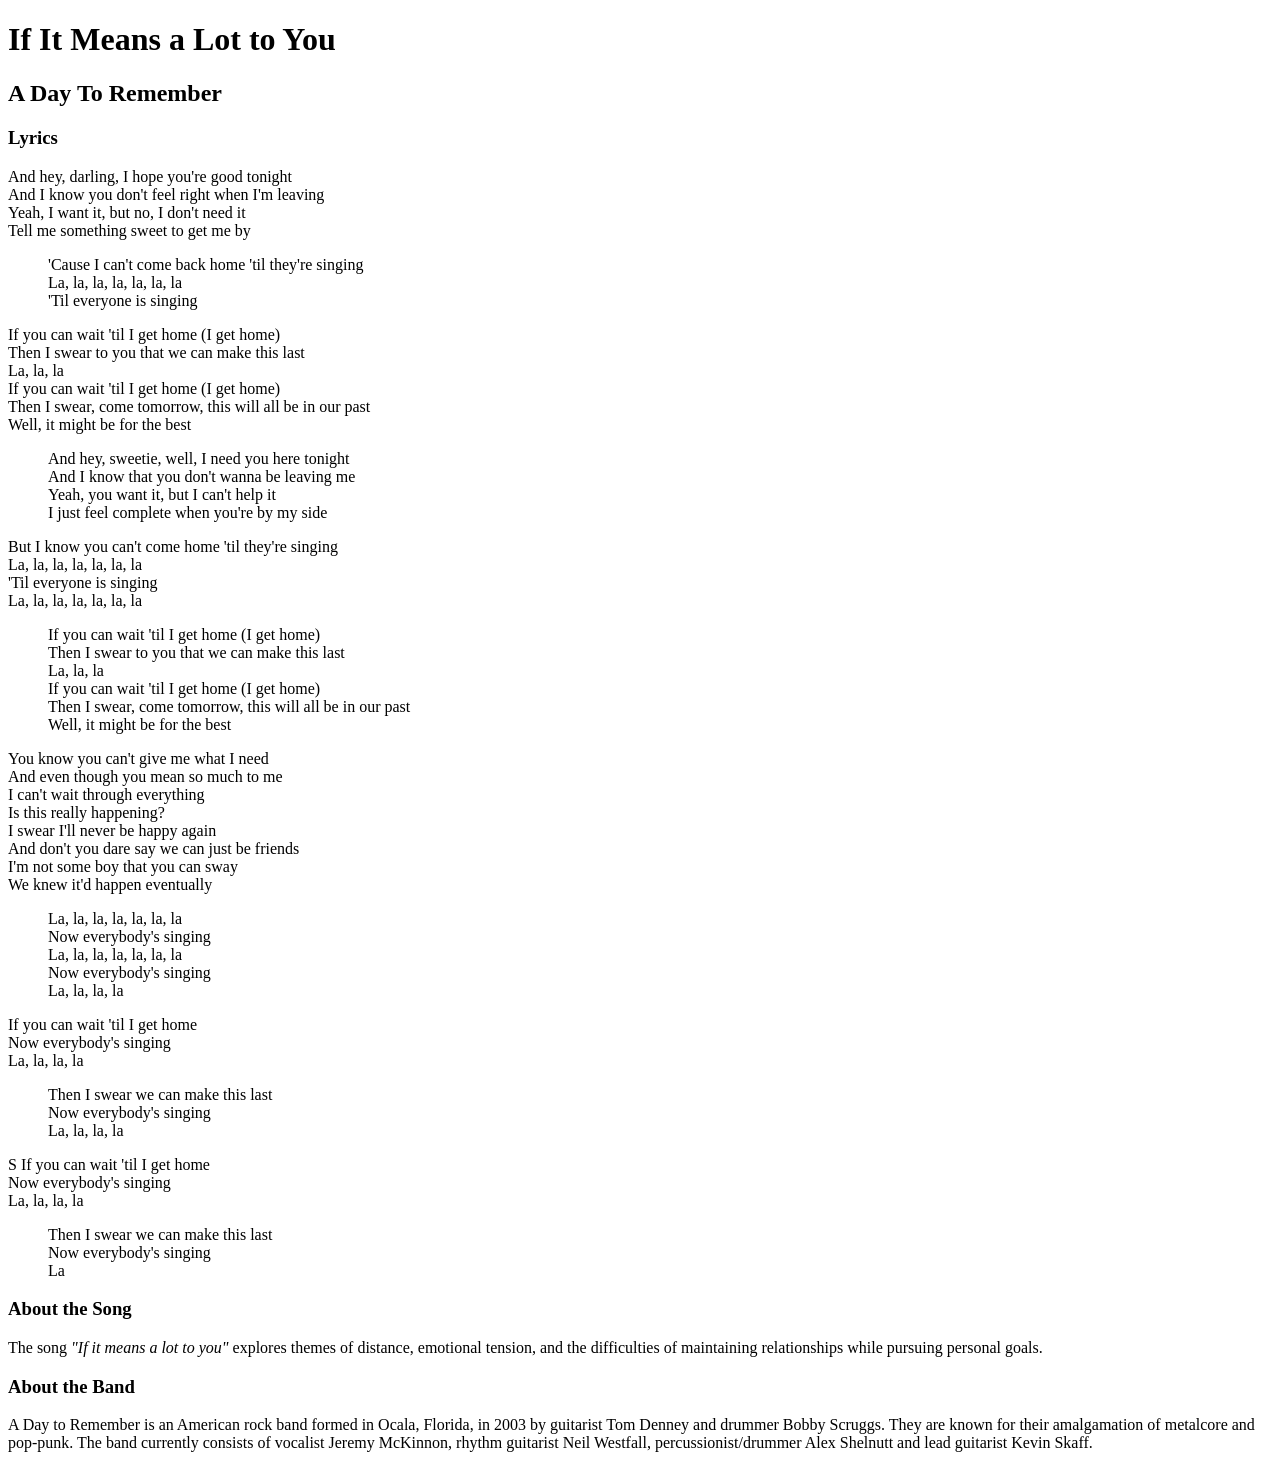
==== Assignment 1/index.html @ cf78e0cb "added about the song, and about the band sectioons" ====
<!DOCTYPE html>
<html lang="en">
<head>
    <meta charset="UTF-8" />
    <title>If It Means a Lot to You – A Day To Remember</title>
	<link rel="stylesheet" href="css/styles.css" />
</head>

<body>
    <header>
    <h1>If It Means a Lot to You</h1>
    <h2>A Day To Remember</h2>
    </header>

    <main>
        <article>
            <h3>Lyrics</h3>
            
            <p>
                And hey, darling, I hope you're good tonight<br>
                And I know you don't feel right when I'm leaving<br>
                Yeah, I want it, but no, I don't need it<br>
                Tell me something sweet to get me by
                
            </p>

            <blockquote>
                'Cause I can't come back home 'til they're singing<br>
                La, la, la, la, la, la, la<br>
                'Til everyone is singing<br>
            </blockquote>

            <p>
                If you can wait 'til I get home (I get home)<br>
                Then I swear to you that we can make this last<br>
                La, la, la<br>
                If you can wait 'til I get home (I get home)<br>
                Then I swear, come tomorrow, this will all be in our past<br>
                Well, it might be for the best
             </p>

            <blockquote>
                And hey, sweetie, well, I need you here tonight<br>
                And I know that you don't wanna be leaving me<br>
                Yeah, you want it, but I can't help it<br>
                I just feel complete when you're by my side
            </blockquote> 

            <p>
                But I know you can't come home 'til they're singing<br>
                La, la, la, la, la, la, la<br>
                'Til everyone is singing<br>
                La, la, la, la, la, la, la
            </p>

            <blockquote>
                If you can wait 'til I get home (I get home)<br>
                Then I swear to you that we can make this last<br>
                La, la, la<br>
                If you can wait 'til I get home (I get home)<br>
                Then I swear, come tomorrow, this will all be in our past<br>
                Well, it might be for the best
            </blockquote>

            <p>
                You know you can't give me what I need<br>
                And even though you mean so much to me<br>
                I can't wait through everything<br>
                Is this really happening?<br>
                I swear I'll never be happy again<br>
                And don't you dare say we can just be friends<br>
                I'm not some boy that you can sway<br>
                We knew it'd happen eventually
            </p>

            <blockquote>
                La, la, la, la, la, la, la<br>
                Now everybody's singing<br>
                La, la, la, la, la, la, la<br>
                Now everybody's singing<br>
                La, la, la, la
            </blockquote>

            <p>
                If you can wait 'til I get home<br>
                Now everybody's singing<br>
                La, la, la, la
            </p>

            <blockquote>
                Then I swear we can make this last<br>
                Now everybody's singing<br>
                La, la, la, la
            </blockquote>

            <p>S
                If you can wait 'til I get home<br>
                Now everybody's singing<br>
                La, la, la, la
            </p>

            <blockquote>
                Then I swear we can make this last<br>
                Now everybody's singing<br>
                La
            </blockquote>
           
             <aside>

            <h3>About the Song</h3>
            <p>
                The song <em>"If it means a lot to you"</em> explores themes of distance, emotional tension,
                and the difficulties of maintaining relationships while pursuing personal goals.
            </p>

            <h3>About the Band</h3>
            <p>
                A Day to Remember is an American rock band formed in Ocala, Florida, in 2003 by guitarist Tom Denney and drummer Bobby Scruggs. They are known for their amalgamation of metalcore and pop-punk. The band currently consists of vocalist Jeremy McKinnon, rhythm guitarist Neil Westfall, percussionist/drummer Alex Shelnutt and lead guitarist Kevin Skaff. 
                <!--  grabbed from wikipedia -->
            </p>
</aside>  



         </article>

</body>
</html>
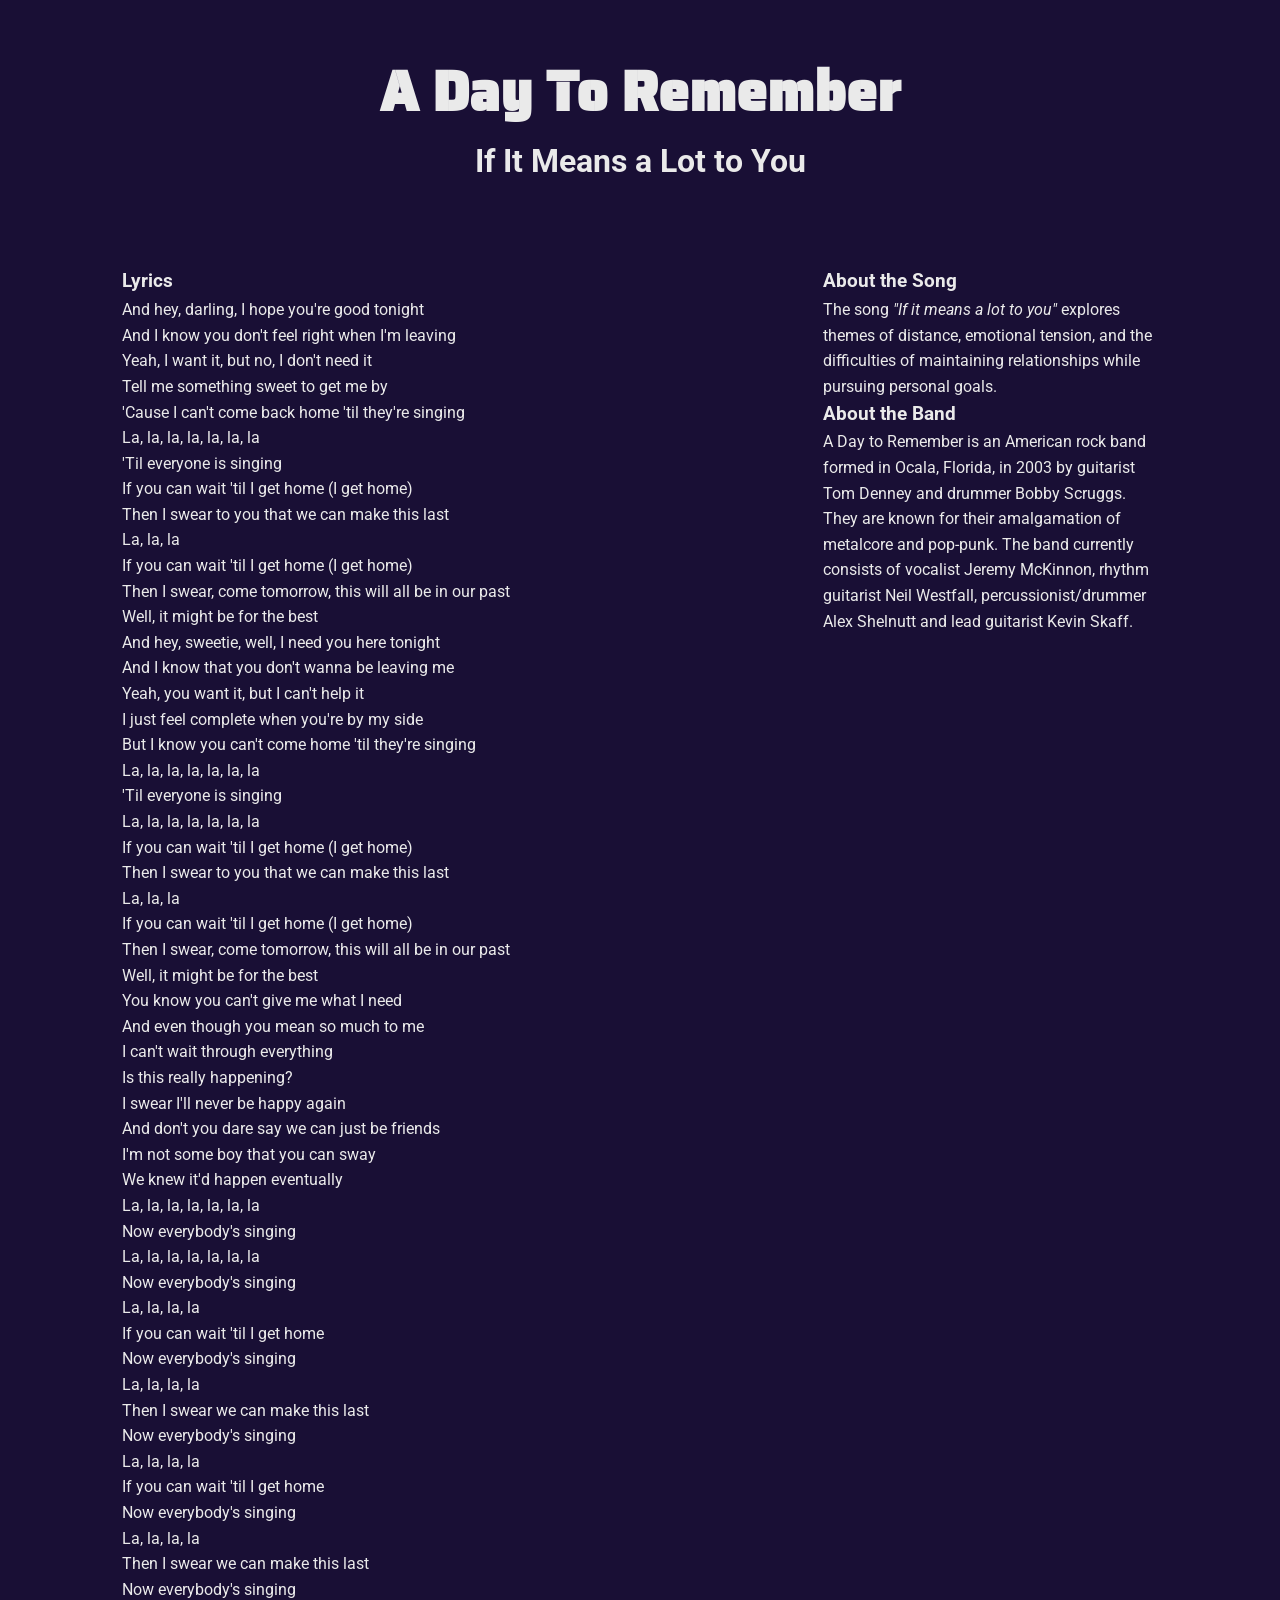
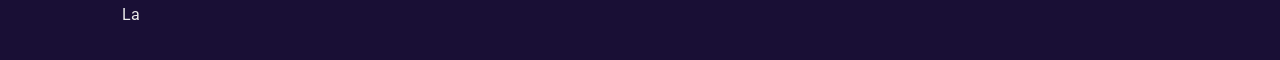
==== commit 9ee40a11: "Fixed html so that the aside was outside article so that grid actually works" ====
--- a/Assignment 1/index.html
+++ b/Assignment 1/index.html
@@ -4,12 +4,17 @@
     <meta charset="UTF-8" />
     <title>If It Means a Lot to You – A Day To Remember</title>
 	<link rel="stylesheet" href="css/styles.css" />
+    <link rel="preconnect" href="https://fonts.googleapis.com">
+    <link rel="preconnect" href="https://fonts.gstatic.com" crossorigin>
+    <link href="https://fonts.googleapis.com/css2?family=Saira+Stencil+One&display=swap" rel="stylesheet">
+    <link href="https://fonts.googleapis.com/css2?family=Playwrite+NZ+Basic:wght@100..400&family=Roboto:ital,wght@0,100..900;1,100..900&family=Saira+Stencil+One&display=swap" rel="stylesheet">
 </head>
 
 <body>
     <header>
+    <h2>A Day To Remember</h2>
     <h1>If It Means a Lot to You</h1>
-    <h2>A Day To Remember</h2>
+   
     </header>
 
     <main>
@@ -93,7 +98,7 @@
                 La, la, la, la
             </blockquote>
 
-            <p>S
+            <p>
                 If you can wait 'til I get home<br>
                 Now everybody's singing<br>
                 La, la, la, la
@@ -104,8 +109,12 @@
                 Now everybody's singing<br>
                 La
             </blockquote>
-           
-             <aside>
+       
+
+
+         </article>
+
+         <aside>
 
             <h3>About the Song</h3>
             <p>
@@ -121,8 +130,5 @@
 </aside>  
 
 
-
-         </article>
-
 </body>
 </html>
--- a/Assignment 1/css/styles.css
+++ b/Assignment 1/css/styles.css
@@ -0,0 +1,37 @@
+* {
+  margin: 0;
+  padding: 0;
+  box-sizing: border-box;
+}
+
+body {
+  font-family: "Roboto", sans-serif;
+  line-height: 1.6;
+  background-color: #190f35;
+  color: #eaeaea;
+}
+
+h2 {
+  font-family: "Saira Stencil One", sans-serif;
+  font-size: 55px;
+}
+
+header {
+  padding: 3rem 1rem;
+  text-align: center;
+}
+
+main {
+  display: grid;
+  grid-template-columns: 2fr 1fr;
+  gap: 2rem;
+  max-width: 1100px;
+  margin: 0 auto;
+  padding: 2rem;
+}
+
+
+/* filter i used for checking contrast */
+/* html {
+  filter: grayscale(100%);
+}  */
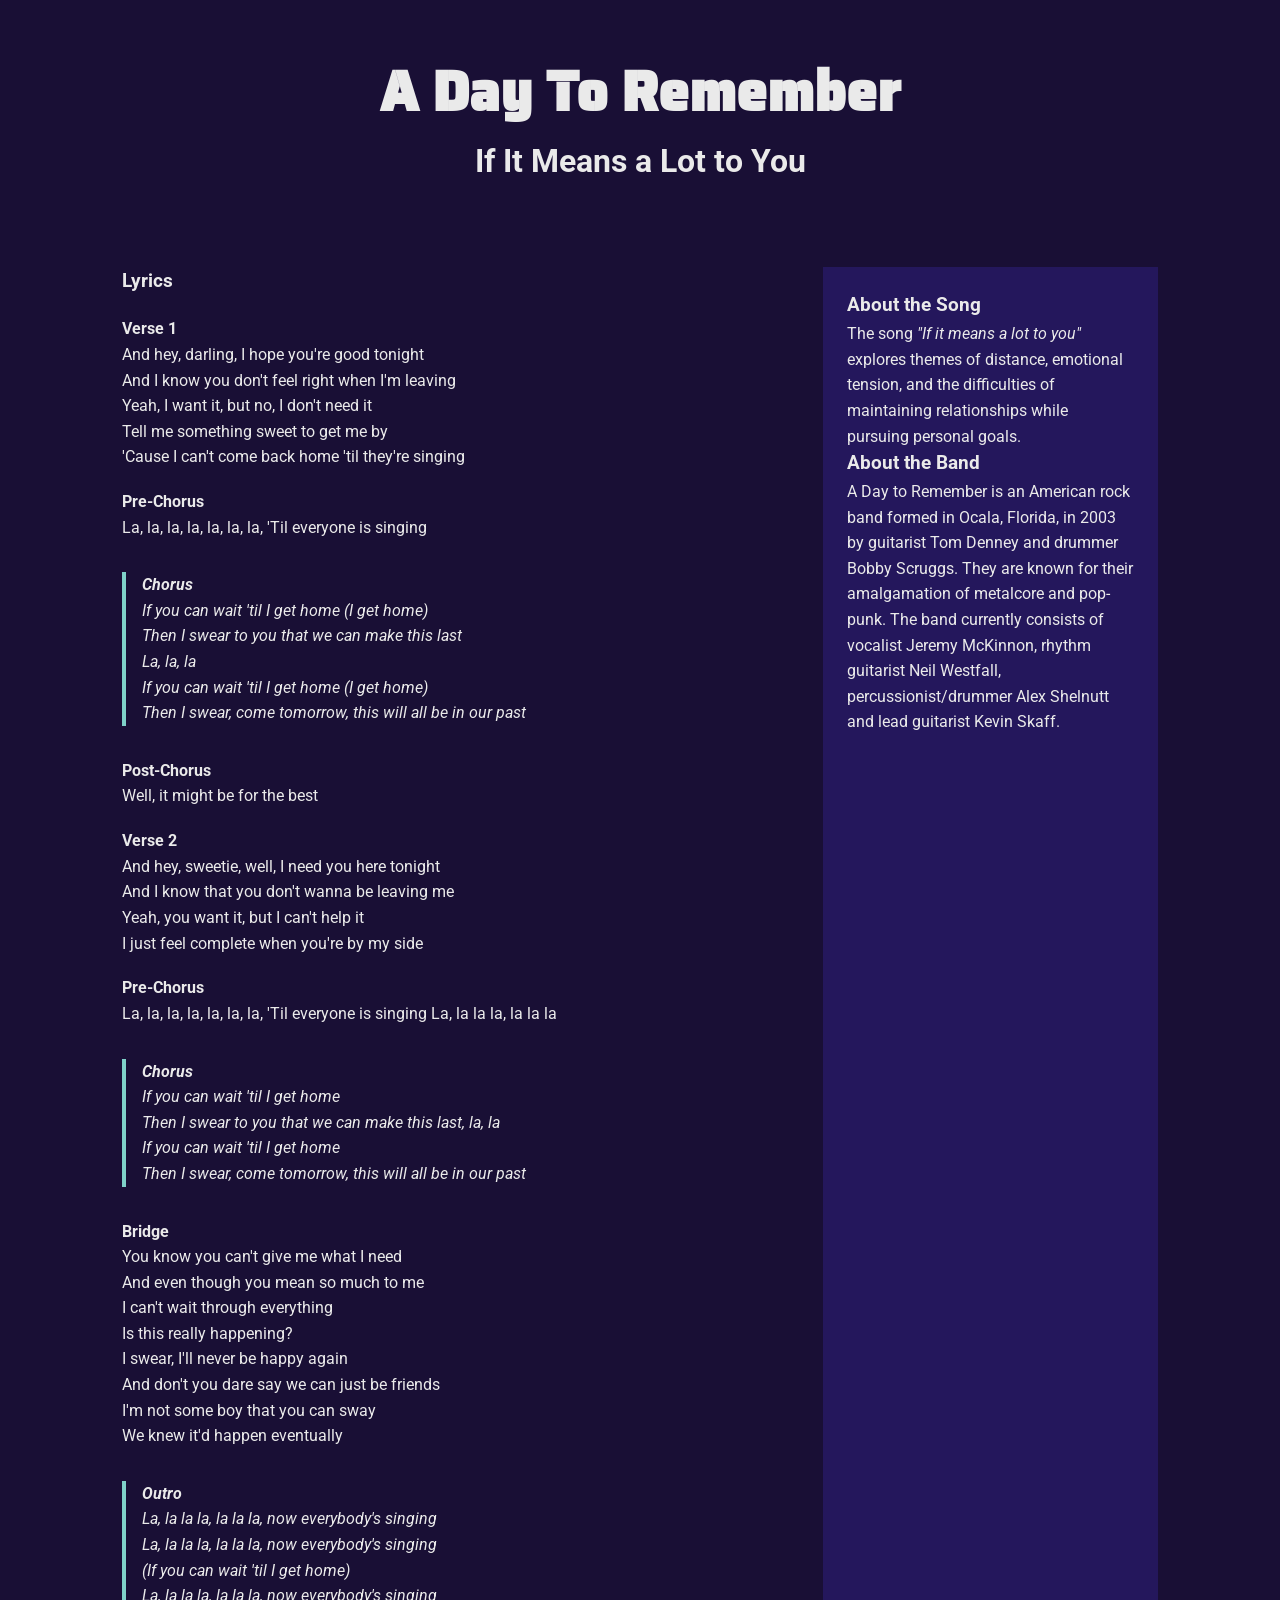
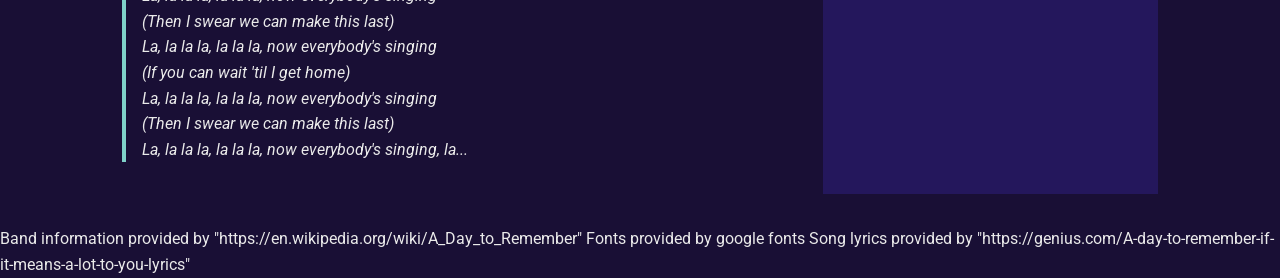
==== commit 7b51da0d: "Added a footer and broke up lyrics into proper song structure and cleaned up formatting" ====
--- a/Assignment 1/index.html
+++ b/Assignment 1/index.html
@@ -12,9 +12,8 @@
 
 <body>
     <header>
-    <h2>A Day To Remember</h2>
-    <h1>If It Means a Lot to You</h1>
-   
+        <h2>A Day To Remember</h2>
+        <h1>If It Means a Lot to You</h1>
     </header>
 
     <main>
@@ -22,97 +21,83 @@
             <h3>Lyrics</h3>
             
             <p>
+                <h4>Verse 1</h4>               
                 And hey, darling, I hope you're good tonight<br>
                 And I know you don't feel right when I'm leaving<br>
                 Yeah, I want it, but no, I don't need it<br>
-                Tell me something sweet to get me by
-                
+                Tell me something sweet to get me by <br>
+                'Cause I can't come back home 'til they're singing<br>
             </p>
-
+            
+            <h4>Pre-Chorus</h4>
+            <p>
+                 La, la, la, la, la, la, la, 'Til everyone is singing
+            </p>
+            
+            
             <blockquote>
-                'Cause I can't come back home 'til they're singing<br>
-                La, la, la, la, la, la, la<br>
-                'Til everyone is singing<br>
-            </blockquote>
-
-            <p>
+                <h4>Chorus</h4>
                 If you can wait 'til I get home (I get home)<br>
                 Then I swear to you that we can make this last<br>
                 La, la, la<br>
                 If you can wait 'til I get home (I get home)<br>
                 Then I swear, come tomorrow, this will all be in our past<br>
+            </blockquote>
+
+            <h4>Post-Chorus</h4>
+            <p>
                 Well, it might be for the best
-             </p>
+            </p>
 
-            <blockquote>
+            <p>
+                <h4>Verse 2</h4>               
                 And hey, sweetie, well, I need you here tonight<br>
                 And I know that you don't wanna be leaving me<br>
                 Yeah, you want it, but I can't help it<br>
-                I just feel complete when you're by my side
-            </blockquote> 
-
+                I just feel complete when you're by my side 
+            </p>
+            
+            <h4>Pre-Chorus</h4>
             <p>
-                But I know you can't come home 'til they're singing<br>
-                La, la, la, la, la, la, la<br>
-                'Til everyone is singing<br>
-                La, la, la, la, la, la, la
+                La, la, la, la, la, la, la, 'Til everyone is singing
+                La, la la la, la la la    
             </p>
-
+            
             <blockquote>
-                If you can wait 'til I get home (I get home)<br>
-                Then I swear to you that we can make this last<br>
-                La, la, la<br>
-                If you can wait 'til I get home (I get home)<br>
-                Then I swear, come tomorrow, this will all be in our past<br>
-                Well, it might be for the best
+                <h4>Chorus</h4>
+                If you can wait 'til I get home<br>
+                Then I swear to you that we can make this last, la, la<br>
+                If you can wait 'til I get home<br>
+                Then I swear, come tomorrow, this will all be in our past
             </blockquote>
-
+            
+            <h4>Bridge</h4>
             <p>
                 You know you can't give me what I need<br>
                 And even though you mean so much to me<br>
                 I can't wait through everything<br>
                 Is this really happening?<br>
-                I swear I'll never be happy again<br>
+                I swear, I'll never be happy again<br>
                 And don't you dare say we can just be friends<br>
                 I'm not some boy that you can sway<br>
                 We knew it'd happen eventually
             </p>
-
             <blockquote>
-                La, la, la, la, la, la, la<br>
-                Now everybody's singing<br>
-                La, la, la, la, la, la, la<br>
-                Now everybody's singing<br>
-                La, la, la, la
+                <h4>Outro</h4>
+                La, la la la, la la la, now everybody's singing<br>
+                La, la la la, la la la, now everybody's singing<br>
+                (If you can wait 'til I get home)<br>
+                La, la la la, la la la, now everybody's singing<br>
+                (Then I swear we can make this last)<br>
+                La, la la la, la la la, now everybody's singing<br>
+                (If you can wait 'til I get home)<br>
+                La, la la la, la la la, now everybody's singing<br>
+                (Then I swear we can make this last)<br>
+                La, la la la, la la la, now everybody's singing, la...
             </blockquote>
 
-            <p>
-                If you can wait 'til I get home<br>
-                Now everybody's singing<br>
-                La, la, la, la
-            </p>
 
-            <blockquote>
-                Then I swear we can make this last<br>
-                Now everybody's singing<br>
-                La, la, la, la
-            </blockquote>
-
-            <p>
-                If you can wait 'til I get home<br>
-                Now everybody's singing<br>
-                La, la, la, la
-            </p>
-
-            <blockquote>
-                Then I swear we can make this last<br>
-                Now everybody's singing<br>
-                La
-            </blockquote>
-       
-
-
-         </article>
+        </article>
 
          <aside>
 
@@ -127,8 +112,13 @@
                 A Day to Remember is an American rock band formed in Ocala, Florida, in 2003 by guitarist Tom Denney and drummer Bobby Scruggs. They are known for their amalgamation of metalcore and pop-punk. The band currently consists of vocalist Jeremy McKinnon, rhythm guitarist Neil Westfall, percussionist/drummer Alex Shelnutt and lead guitarist Kevin Skaff. 
                 <!--  grabbed from wikipedia -->
             </p>
-</aside>  
-
-
+            </aside>  
+        
+    </main>
+    <footer>
+        Band information provided by "https://en.wikipedia.org/wiki/A_Day_to_Remember"
+        Fonts provided by google fonts
+        Song lyrics provided by "https://genius.com/A-day-to-remember-if-it-means-a-lot-to-you-lyrics"
+    </footer>    
 </body>
 </html>
--- a/Assignment 1/css/styles.css
+++ b/Assignment 1/css/styles.css
@@ -1,16 +1,17 @@
+/* full reset */
 * {
   margin: 0;
   padding: 0;
   box-sizing: border-box;
 }
-
+/* basic typography formatting*/
 body {
   font-family: "Roboto", sans-serif;
   line-height: 1.6;
   background-color: #190f35;
   color: #eaeaea;
 }
-
+/* header styling */
 h2 {
   font-family: "Saira Stencil One", sans-serif;
   font-size: 55px;
@@ -20,7 +21,7 @@
   padding: 3rem 1rem;
   text-align: center;
 }
-
+/* grid layout formatting */
 main {
   display: grid;
   grid-template-columns: 2fr 1fr;
@@ -29,6 +30,22 @@
   margin: 0 auto;
   padding: 2rem;
 }
+/* lyrics styling */
+article p {
+  margin-bottom: 1.2rem;
+}
+/* chorus specific styling */
+blockquote {
+  margin: 2rem 0;
+  border-left: 4px solid #7fd1c9;
+  padding-left: 1rem;
+  font-style: italic;
+}
+/* aside styling */
+aside {
+  background-color: #24175c;
+  padding: 1.5rem;
+}
 
 
 /* filter i used for checking contrast */
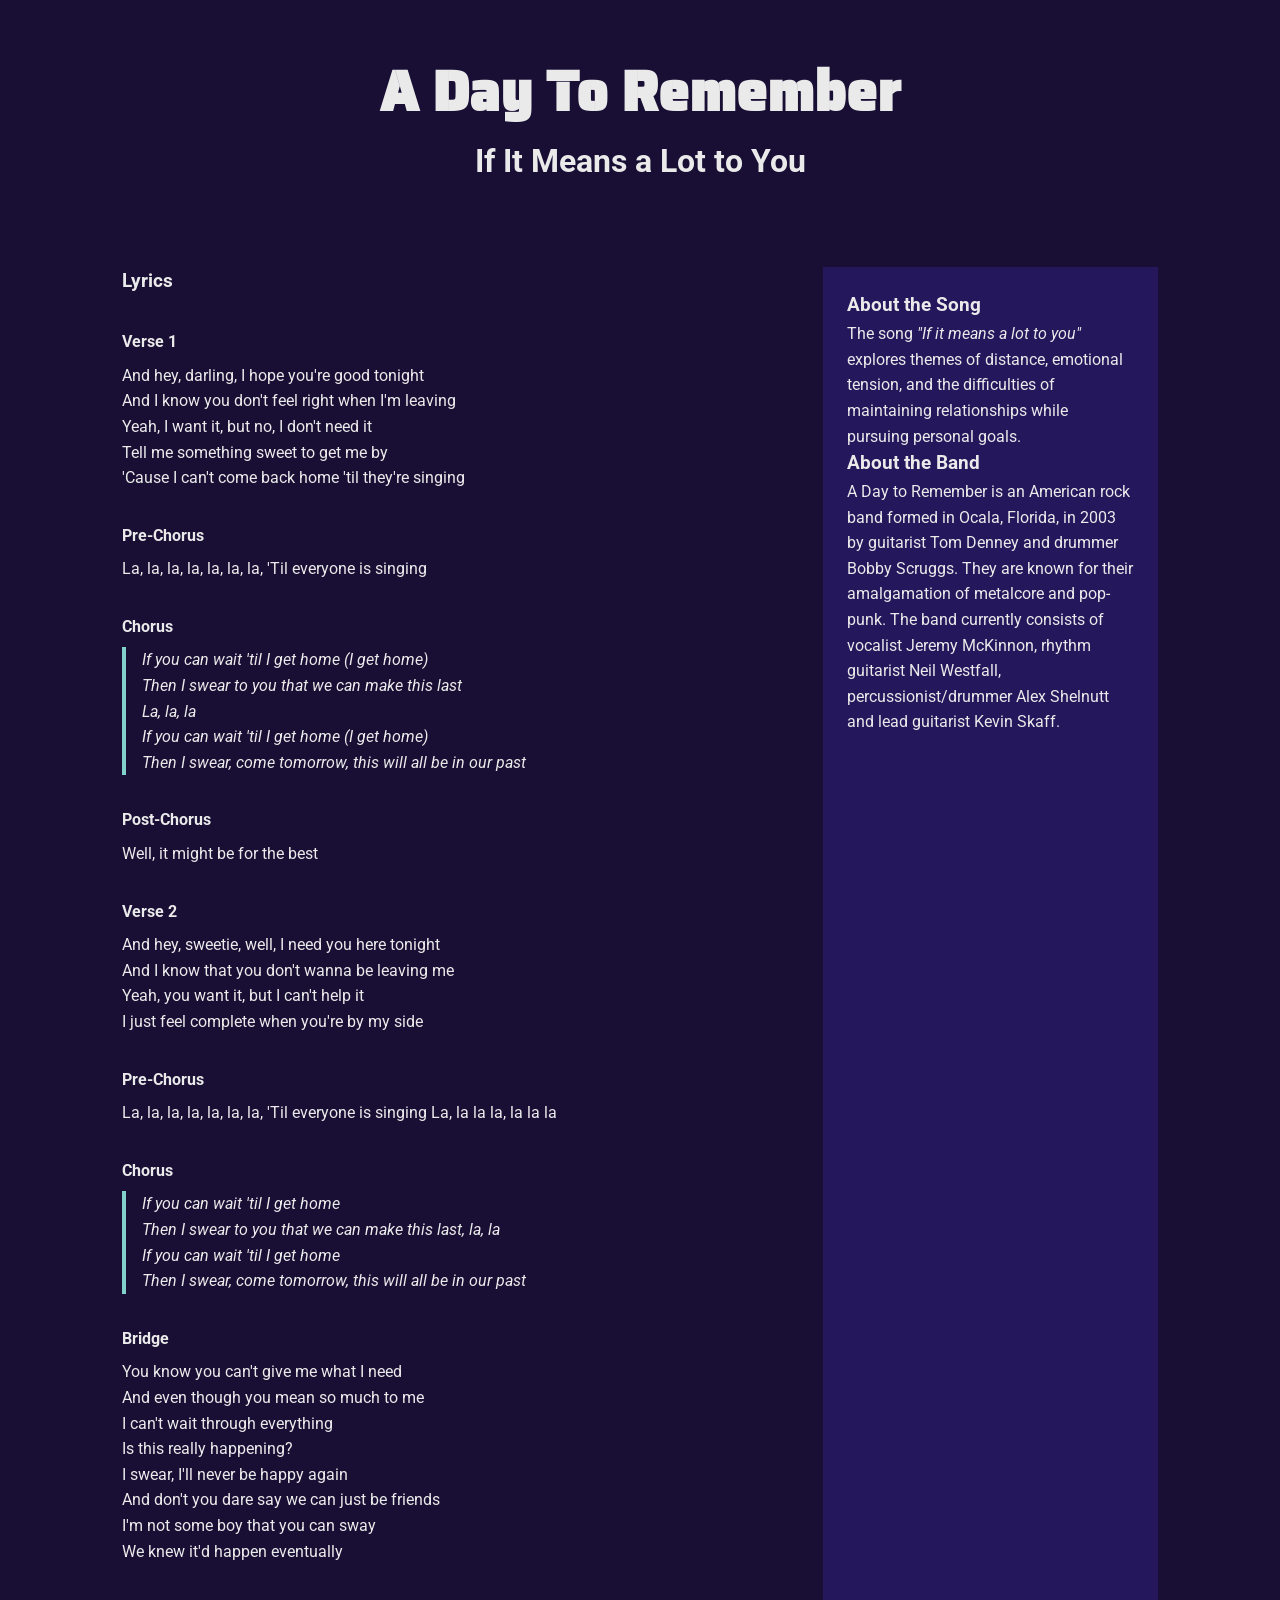
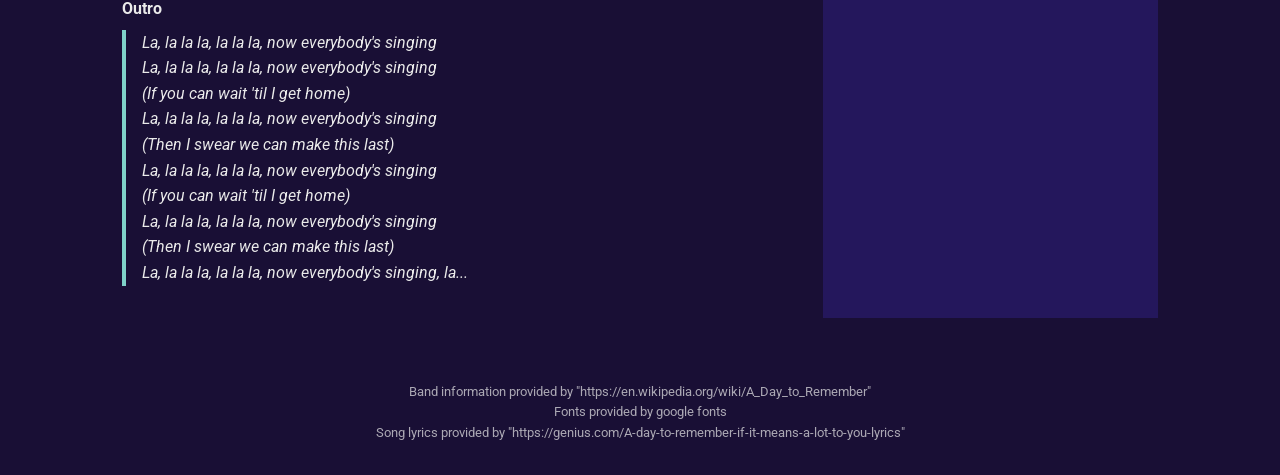
==== commit aec333d7: "Fixed headings inside <p> and <blockquote> adjusted css to fix spacing issue after fixing headings a" ====
--- a/Assignment 1/index.html
+++ b/Assignment 1/index.html
@@ -4,10 +4,11 @@
     <meta charset="UTF-8" />
     <title>If It Means a Lot to You – A Day To Remember</title>
 	<link rel="stylesheet" href="css/styles.css" />
+    <!-- Google fonts connection -->
     <link rel="preconnect" href="https://fonts.googleapis.com">
     <link rel="preconnect" href="https://fonts.gstatic.com" crossorigin>
-    <link href="https://fonts.googleapis.com/css2?family=Saira+Stencil+One&display=swap" rel="stylesheet">
-    <link href="https://fonts.googleapis.com/css2?family=Playwrite+NZ+Basic:wght@100..400&family=Roboto:ital,wght@0,100..900;1,100..900&family=Saira+Stencil+One&display=swap" rel="stylesheet">
+<link href="https://fonts.googleapis.com/css2?family=Roboto&family=Saira+Stencil+One&display=swap" rel="stylesheet">
+
 </head>
 
 <body>
@@ -19,9 +20,9 @@
     <main>
         <article>
             <h3>Lyrics</h3>
-            
+            <h4>Verse 1</h4>   
             <p>
-                <h4>Verse 1</h4>               
+                            
                 And hey, darling, I hope you're good tonight<br>
                 And I know you don't feel right when I'm leaving<br>
                 Yeah, I want it, but no, I don't need it<br>
@@ -34,9 +35,8 @@
                  La, la, la, la, la, la, la, 'Til everyone is singing
             </p>
             
-            
-            <blockquote>
-                <h4>Chorus</h4>
+            <h4>Chorus</h4>
+            <blockquote>          
                 If you can wait 'til I get home (I get home)<br>
                 Then I swear to you that we can make this last<br>
                 La, la, la<br>
@@ -48,9 +48,9 @@
             <p>
                 Well, it might be for the best
             </p>
-
-            <p>
-                <h4>Verse 2</h4>               
+            
+            <h4>Verse 2</h4>  
+            <p>          
                 And hey, sweetie, well, I need you here tonight<br>
                 And I know that you don't wanna be leaving me<br>
                 Yeah, you want it, but I can't help it<br>
@@ -63,8 +63,8 @@
                 La, la la la, la la la    
             </p>
             
+            <h4>Chorus</h4>
             <blockquote>
-                <h4>Chorus</h4>
                 If you can wait 'til I get home<br>
                 Then I swear to you that we can make this last, la, la<br>
                 If you can wait 'til I get home<br>
@@ -82,8 +82,9 @@
                 I'm not some boy that you can sway<br>
                 We knew it'd happen eventually
             </p>
+            
+            <h4>Outro</h4>
             <blockquote>
-                <h4>Outro</h4>
                 La, la la la, la la la, now everybody's singing<br>
                 La, la la la, la la la, now everybody's singing<br>
                 (If you can wait 'til I get home)<br>
@@ -116,8 +117,8 @@
         
     </main>
     <footer>
-        Band information provided by "https://en.wikipedia.org/wiki/A_Day_to_Remember"
-        Fonts provided by google fonts
+        Band information provided by "https://en.wikipedia.org/wiki/A_Day_to_Remember"<br>
+        Fonts provided by google fonts<br>
         Song lyrics provided by "https://genius.com/A-day-to-remember-if-it-means-a-lot-to-you-lyrics"
     </footer>    
 </body>
--- a/Assignment 1/css/styles.css
+++ b/Assignment 1/css/styles.css
@@ -41,10 +41,27 @@
   padding-left: 1rem;
   font-style: italic;
 }
+/* header 4 formatting */
+article h4 {
+  margin-top: 2rem;
+  margin-bottom: 0.5rem;
+}
+
+article h4 + blockquote {
+  margin-top: 0;
+}
+
 /* aside styling */
 aside {
   background-color: #24175c;
   padding: 1.5rem;
+}
+/*footer styling */
+footer {
+  text-align: center;
+  font-size: 0.8rem;
+  padding: 2rem;
+  opacity: 0.7;
 }
 
 
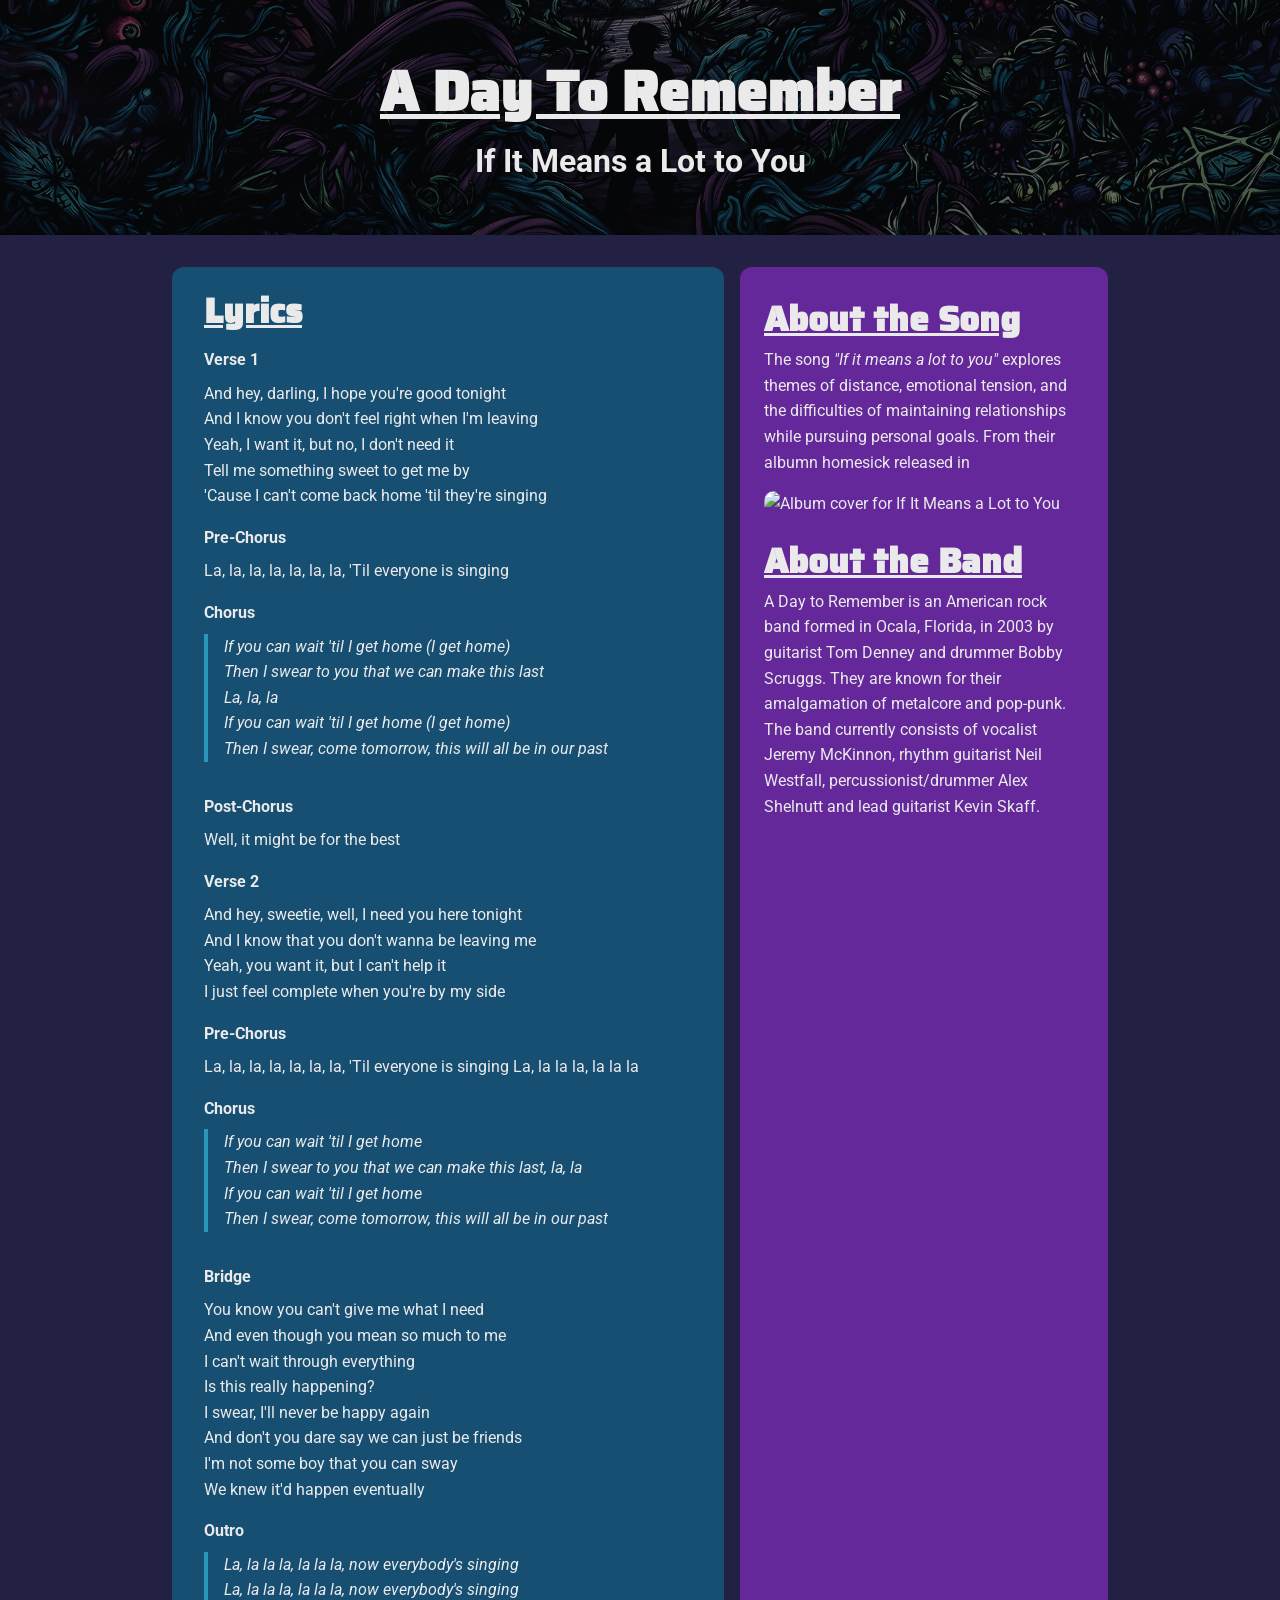
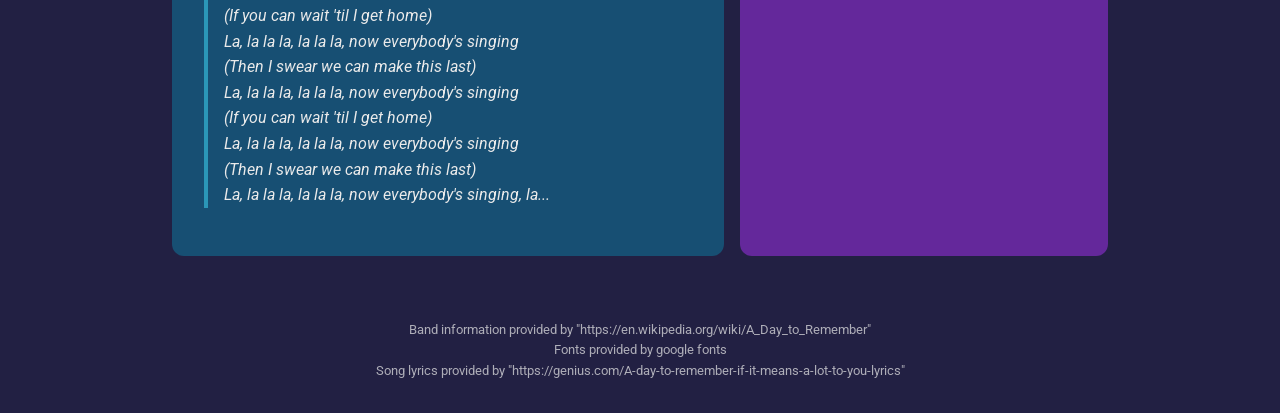
==== commit d5b0794e: "adjusted margins/padding, added background to lyrics side" ====
--- a/Assignment 1/index.html
+++ b/Assignment 1/index.html
@@ -4,11 +4,11 @@
     <meta charset="UTF-8" />
     <title>If It Means a Lot to You – A Day To Remember</title>
 	<link rel="stylesheet" href="css/styles.css" />
-    <!-- Google fonts connection -->
+    <!-- google fonts connection -->
     <link rel="preconnect" href="https://fonts.googleapis.com">
     <link rel="preconnect" href="https://fonts.gstatic.com" crossorigin>
-<link href="https://fonts.googleapis.com/css2?family=Roboto&family=Saira+Stencil+One&display=swap" rel="stylesheet">
-
+    <link href="https://fonts.googleapis.com/css2?family=Saira+Stencil+One&display=swap" rel="stylesheet">
+    <link href="https://fonts.googleapis.com/css2?family=Playwrite+NZ+Basic:wght@100..400&family=Roboto:ital,wght@0,100..900;1,100..900&family=Saira+Stencil+One&display=swap" rel="stylesheet">
 </head>
 
 <body>
@@ -100,20 +100,21 @@
 
         </article>
 
-         <aside>
+        <aside>
 
             <h3>About the Song</h3>
             <p>
                 The song <em>"If it means a lot to you"</em> explores themes of distance, emotional tension,
-                and the difficulties of maintaining relationships while pursuing personal goals.
+                and the difficulties of maintaining relationships while pursuing personal goals. From their albumn homesick released in 
             </p>
+            <img src="images/AlbumCover.JPg" alt="Album cover for If It Means a Lot to You">
 
             <h3>About the Band</h3>
             <p>
                 A Day to Remember is an American rock band formed in Ocala, Florida, in 2003 by guitarist Tom Denney and drummer Bobby Scruggs. They are known for their amalgamation of metalcore and pop-punk. The band currently consists of vocalist Jeremy McKinnon, rhythm guitarist Neil Westfall, percussionist/drummer Alex Shelnutt and lead guitarist Kevin Skaff. 
                 <!--  grabbed from wikipedia -->
             </p>
-            </aside>  
+        </aside>  
         
     </main>
     <footer>
--- a/Assignment 1/css/styles.css
+++ b/Assignment 1/css/styles.css
@@ -8,42 +8,76 @@
 body {
   font-family: "Roboto", sans-serif;
   line-height: 1.6;
-  background-color: #190f35;
+  background-color: #222043;
   color: #eaeaea;
 }
 /* header styling */
 h2 {
+  text-decoration: underline;
   font-family: "Saira Stencil One", sans-serif;
   font-size: 55px;
+}
+
+
+h3 {
+  text-decoration: underline;
+  font-family: "Saira Stencil One", sans-serif;
+  font-size: 35px;
 }
 
 header {
   padding: 3rem 1rem;
   text-align: center;
+  position: relative;
+  /* linking and position header image */
+  background-image: url("../images/HeaderImage.png");
+  background-size: cover;
+  background-position: center 12%; /* changed percentage to center image */
+  background-repeat: no-repeat;
 }
+
+/* background image for header */
+header::before {
+  content: "";
+  position: absolute;
+  inset: 0;
+  background-color: rgba(0, 0, 0, 0.6);
+}
+
+header h1,
+header h2 {
+  position: relative;
+}
+
 /* grid layout formatting */
 main {
   display: grid;
-  grid-template-columns: 2fr 1fr;
-  gap: 2rem;
-  max-width: 1100px;
+  grid-template-columns: 3fr 2fr;
+  gap: 1rem;
+  max-width: 1000px;
   margin: 0 auto;
   padding: 2rem;
 }
-/* lyrics styling */
-article p {
-  margin-bottom: 1.2rem;
-}
+
 /* chorus specific styling */
 blockquote {
   margin: 2rem 0;
-  border-left: 4px solid #7fd1c9;
+  border-left: 4px solid #2b97b8;
   padding-left: 1rem;
   font-style: italic;
 }
+article {
+  background-color: #174f73; 
+  padding: 1rem 0rem 1rem 2rem;
+  border-radius: 12px;
+}
+/* lyrics styling */
+article p {
+  margin-bottom: 1.0rem;
+}
 /* header 4 formatting */
 article h4 {
-  margin-top: 2rem;
+  margin-top: .5rem;
   margin-bottom: 0.5rem;
 }
 
@@ -53,8 +87,15 @@
 
 /* aside styling */
 aside {
-  background-color: #24175c;
+  background-color: #64289b;
   padding: 1.5rem;
+  border-radius: 12px;
+}
+
+aside img {
+  width: 98%;
+  margin: 1rem 0;
+  border-radius: 10px;
 }
 /*footer styling */
 footer {
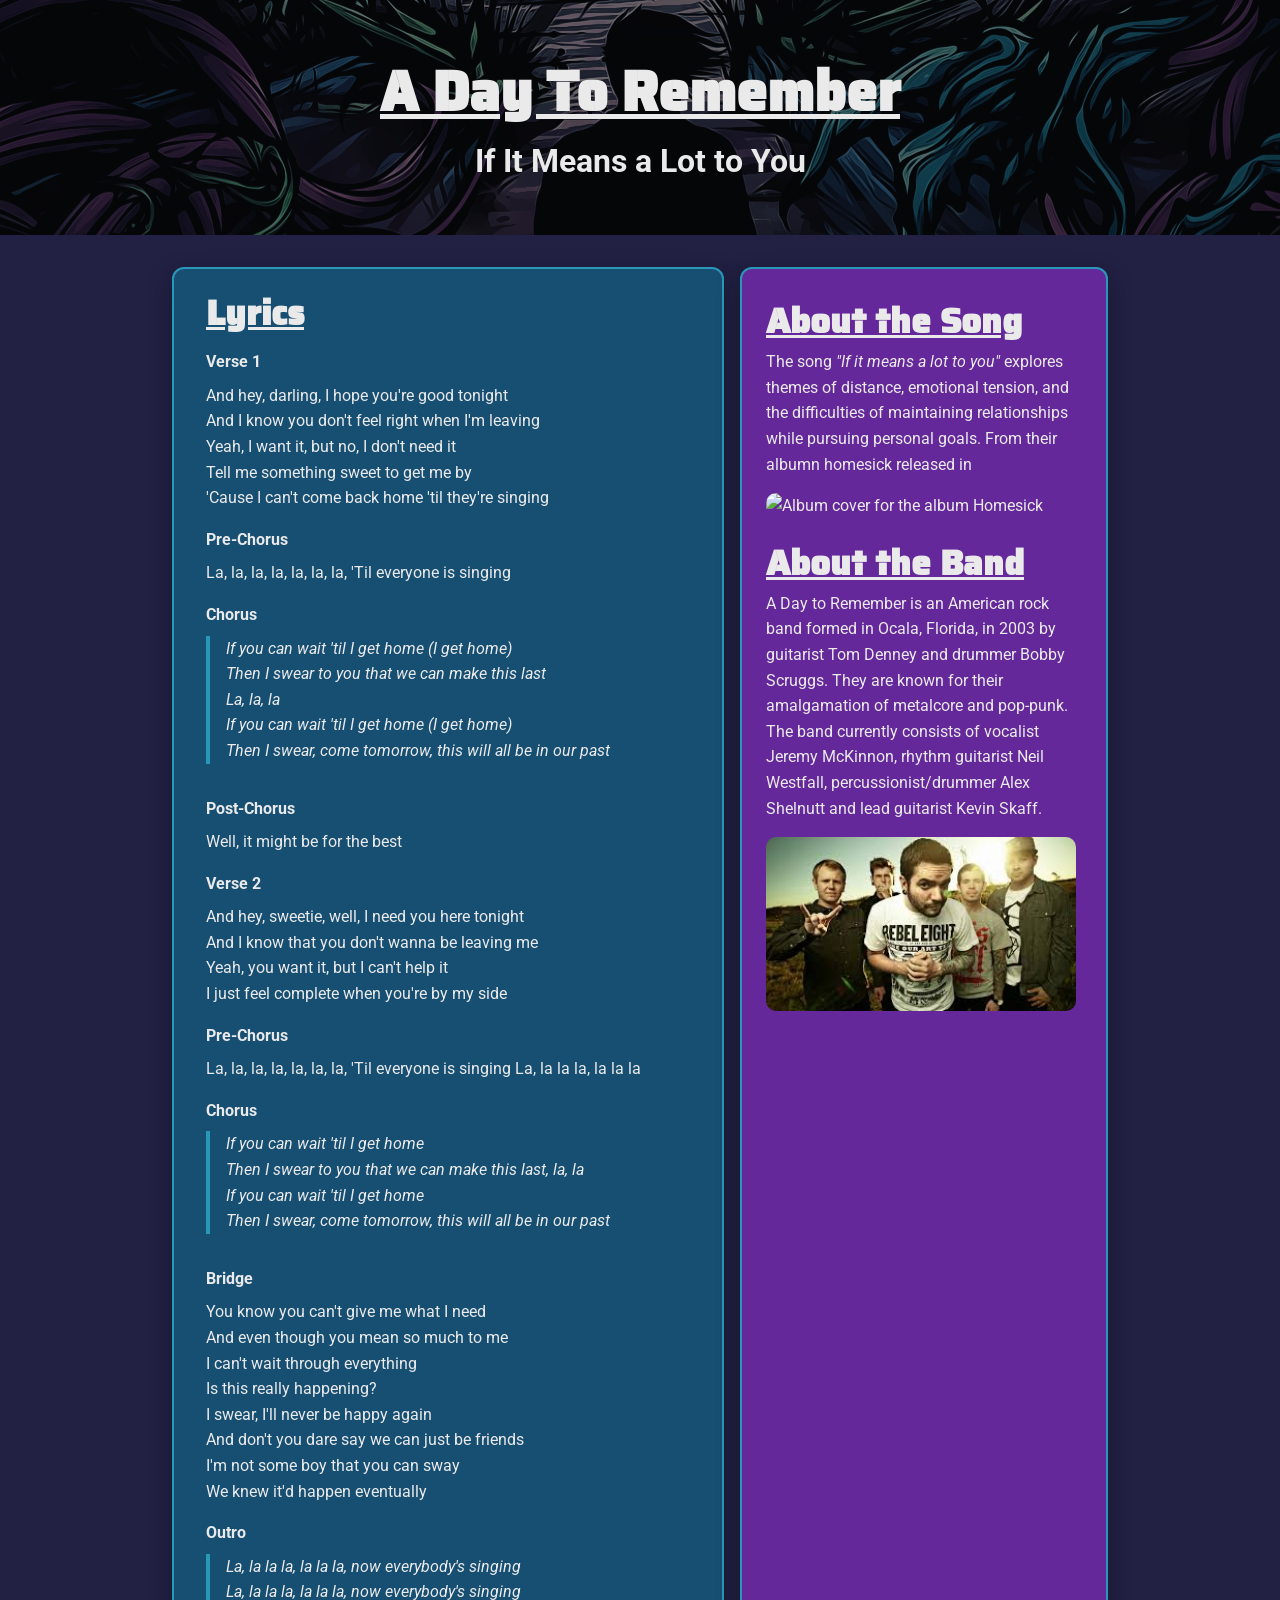
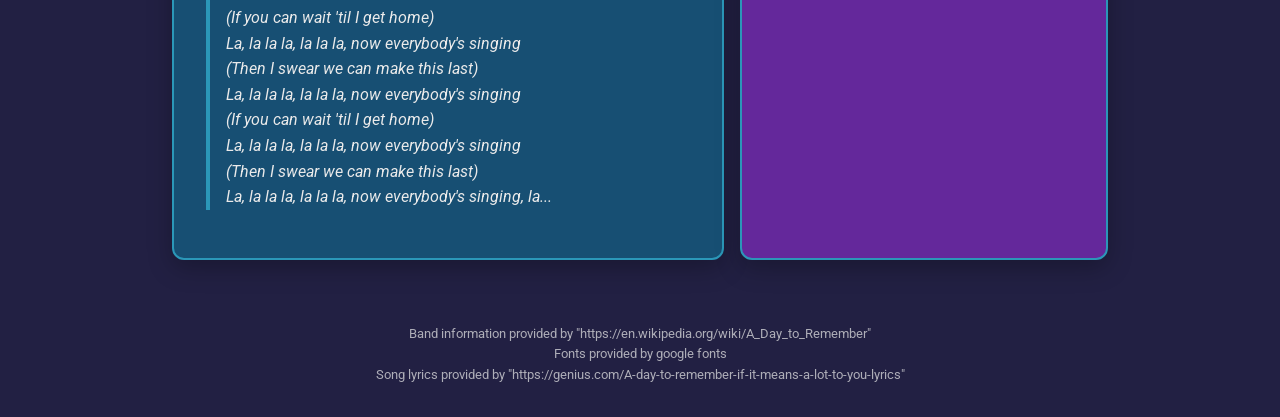
==== commit 02101327: "Added more formatting to text, added band image and styled the background boxes" ====
--- a/Assignment 1/index.html
+++ b/Assignment 1/index.html
@@ -107,13 +107,15 @@
                 The song <em>"If it means a lot to you"</em> explores themes of distance, emotional tension,
                 and the difficulties of maintaining relationships while pursuing personal goals. From their albumn homesick released in 
             </p>
-            <img src="images/AlbumCover.JPg" alt="Album cover for If It Means a Lot to You">
-
+            <img src="images/AlbumCover.JPg" alt="Album cover for the album Homesick">
+            <!-- image credit - https://soundcloud.com/mads-kvols-jensen/a-day-to-remember-homesick-album-cover -->
             <h3>About the Band</h3>
             <p>
                 A Day to Remember is an American rock band formed in Ocala, Florida, in 2003 by guitarist Tom Denney and drummer Bobby Scruggs. They are known for their amalgamation of metalcore and pop-punk. The band currently consists of vocalist Jeremy McKinnon, rhythm guitarist Neil Westfall, percussionist/drummer Alex Shelnutt and lead guitarist Kevin Skaff. 
                 <!--  grabbed from wikipedia -->
             </p>
+            <img src="images/BandImage.jpg" alt="a photo of all of the band memberse"> 
+            <!-- image credit - https://victoryrecords.com/artist/a-day-to-remember/ -->
         </aside>  
         
     </main>
--- a/Assignment 1/css/styles.css
+++ b/Assignment 1/css/styles.css
@@ -30,8 +30,9 @@
   text-align: center;
   position: relative;
   /* linking and position header image */
-  background-image: url("../images/HeaderImage.png");
-  background-size: cover;
+  background-image: url("../images/HeaderImage.png"); 
+  /*Image credit -  https://www.reddit.com/r/ADTR/comments/fqql0x/widescreen_homesick_album_artwork_3858_x_1398/#lightbox
+  background-size: cover; */
   background-position: center 12%; /* changed percentage to center image */
   background-repeat: no-repeat;
 }
@@ -70,6 +71,8 @@
   background-color: #174f73; 
   padding: 1rem 0rem 1rem 2rem;
   border-radius: 12px;
+  box-shadow: 0 8px 25px rgba(0, 0, 0, 0.25);
+  border: 2px solid #2b97b8;
 }
 /* lyrics styling */
 article p {
@@ -90,6 +93,8 @@
   background-color: #64289b;
   padding: 1.5rem;
   border-radius: 12px;
+  box-shadow: 0 8px 25px rgba(0, 0, 0, 0.25);
+  border: 2px solid #2b97b8;
 }
 
 aside img {
@@ -97,6 +102,7 @@
   margin: 1rem 0;
   border-radius: 10px;
 }
+
 /*footer styling */
 footer {
   text-align: center;
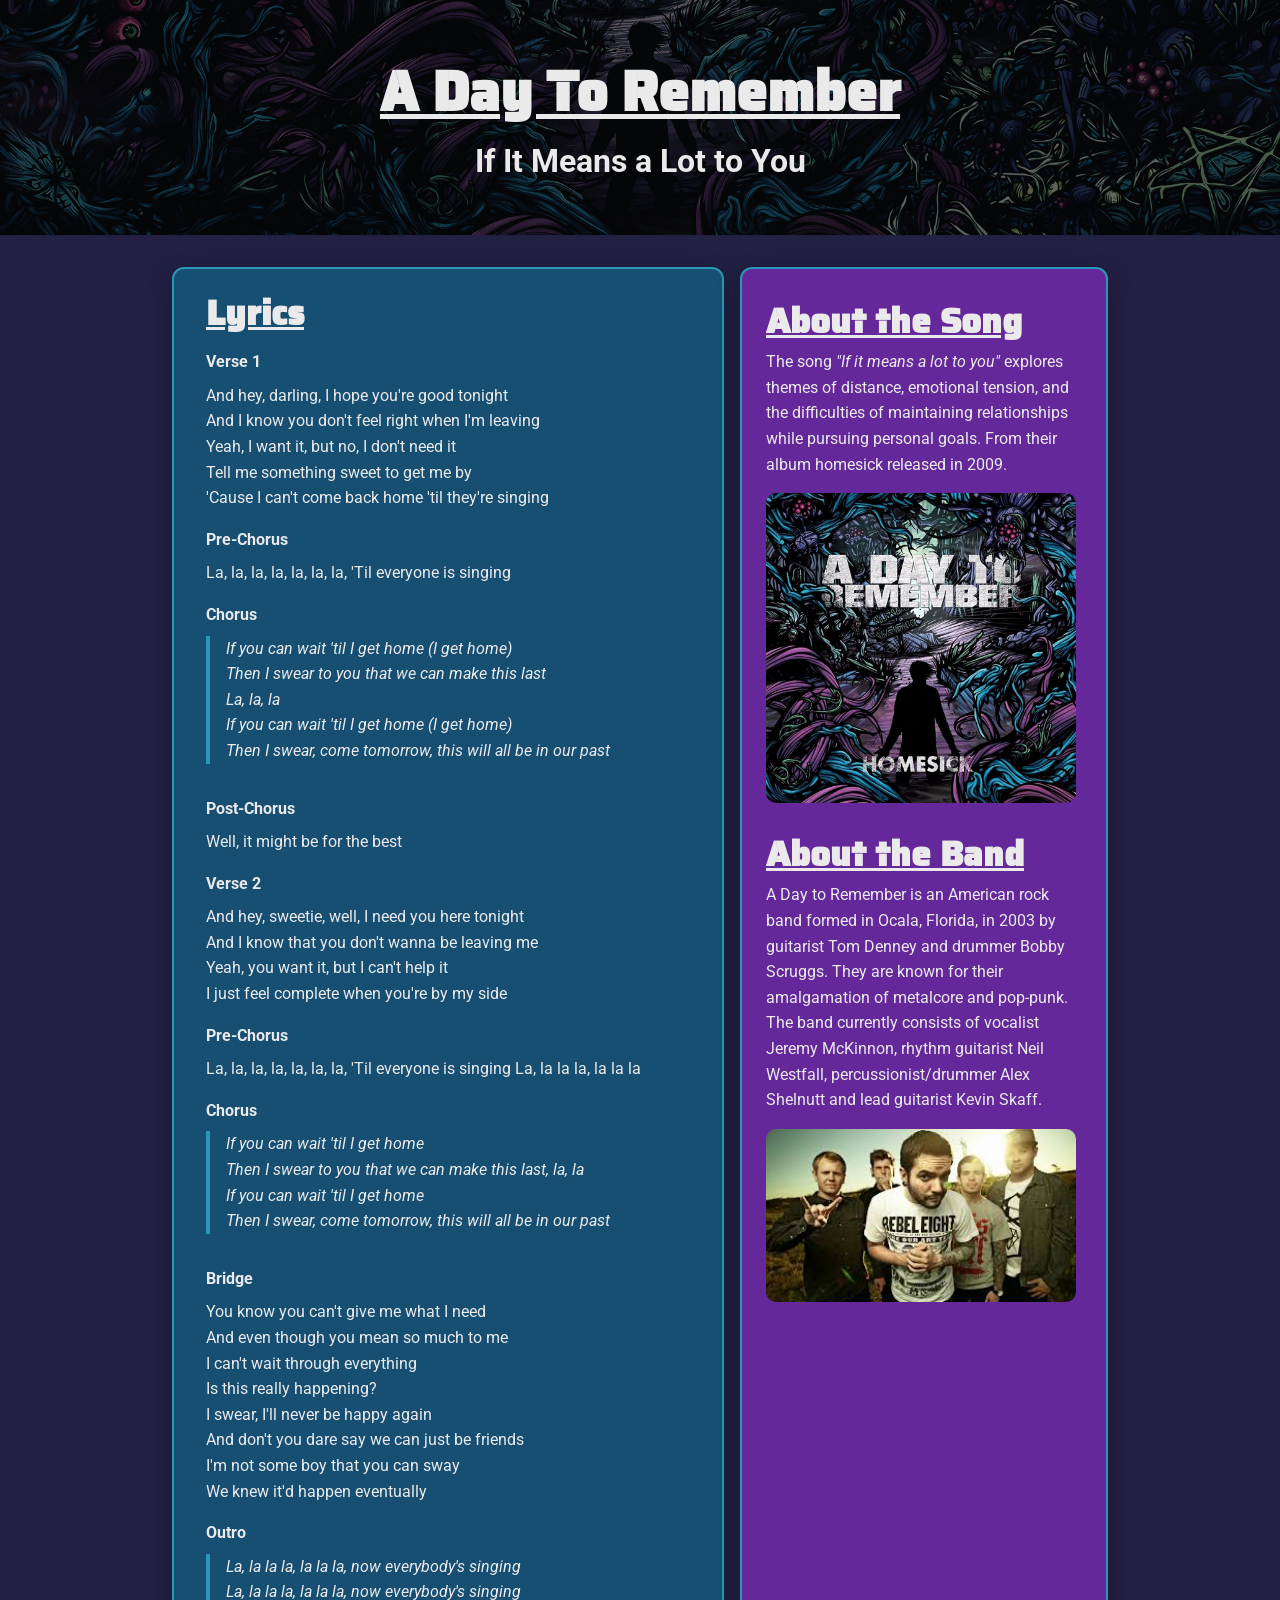
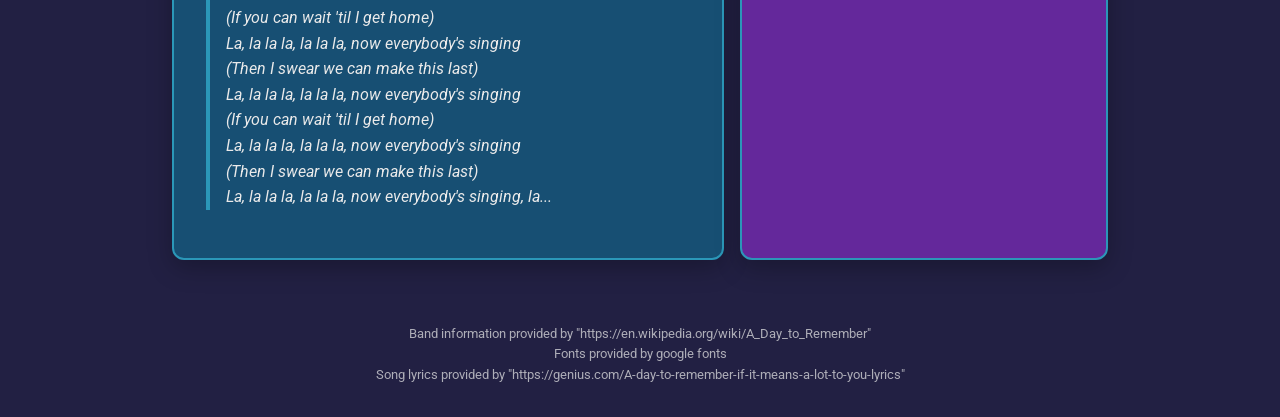
==== commit 8c6c99e4: "fixed formatting issues" ====
--- a/Assignment 1/index.html
+++ b/Assignment 1/index.html
@@ -105,16 +105,16 @@
             <h3>About the Song</h3>
             <p>
                 The song <em>"If it means a lot to you"</em> explores themes of distance, emotional tension,
-                and the difficulties of maintaining relationships while pursuing personal goals. From their albumn homesick released in 
+                and the difficulties of maintaining relationships while pursuing personal goals. From their album homesick released in 2009.
             </p>
-            <img src="images/AlbumCover.JPg" alt="Album cover for the album Homesick">
+            <img src="images/AlbumCover.jpg" alt="Album cover for Homesick">
             <!-- image credit - https://soundcloud.com/mads-kvols-jensen/a-day-to-remember-homesick-album-cover -->
             <h3>About the Band</h3>
             <p>
                 A Day to Remember is an American rock band formed in Ocala, Florida, in 2003 by guitarist Tom Denney and drummer Bobby Scruggs. They are known for their amalgamation of metalcore and pop-punk. The band currently consists of vocalist Jeremy McKinnon, rhythm guitarist Neil Westfall, percussionist/drummer Alex Shelnutt and lead guitarist Kevin Skaff. 
                 <!--  grabbed from wikipedia -->
             </p>
-            <img src="images/BandImage.jpg" alt="a photo of all of the band memberse"> 
+            <img src="images/BandImage.jpg" alt="a photo of all of the band members"> 
             <!-- image credit - https://victoryrecords.com/artist/a-day-to-remember/ -->
         </aside>  
         
--- a/Assignment 1/css/styles.css
+++ b/Assignment 1/css/styles.css
@@ -31,8 +31,7 @@
   position: relative;
   /* linking and position header image */
   background-image: url("../images/HeaderImage.png"); 
-  /*Image credit -  https://www.reddit.com/r/ADTR/comments/fqql0x/widescreen_homesick_album_artwork_3858_x_1398/#lightbox
-  background-size: cover; */
+  /*Image credit -  https://www.reddit.com/r/ADTR/comments/fqql0x/widescreen_homesick_album_artwork_3858_x_1398/#lightbox*/ background-size: cover; 
   background-position: center 12%; /* changed percentage to center image */
   background-repeat: no-repeat;
 }
